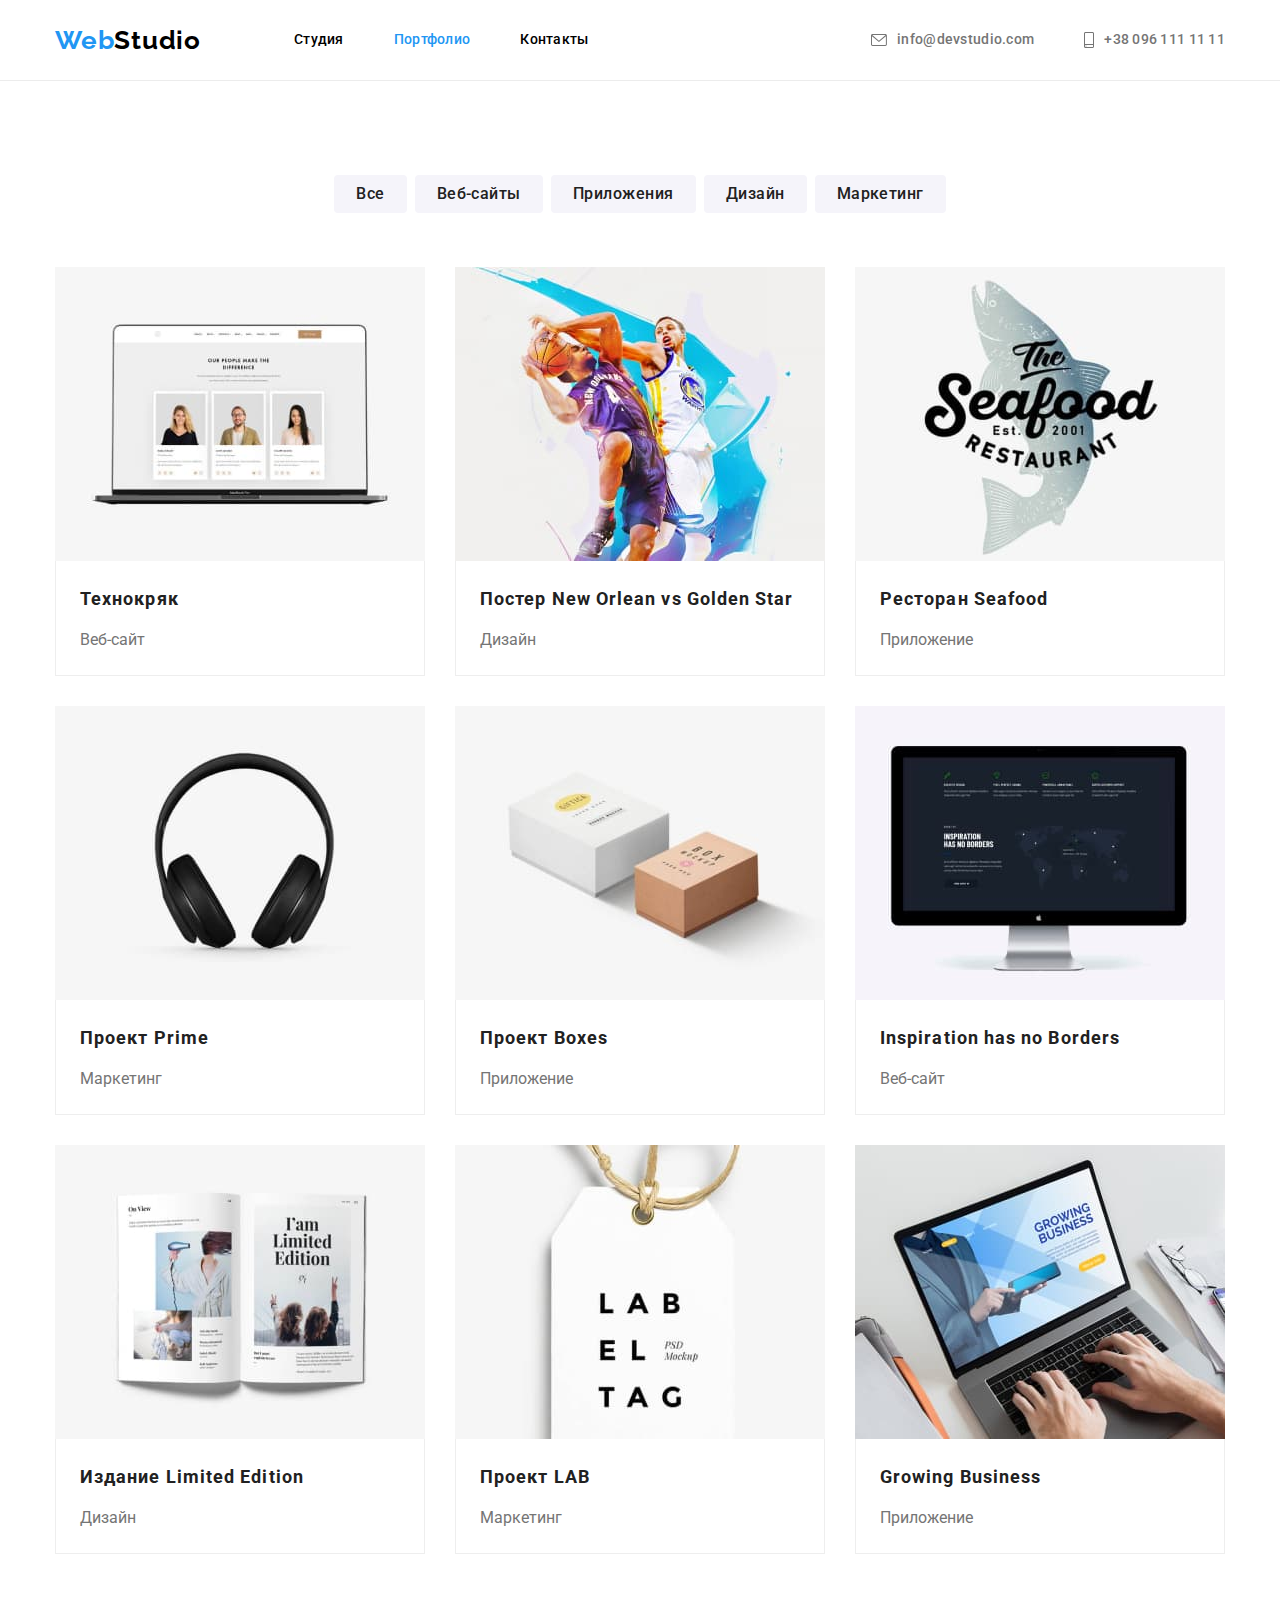
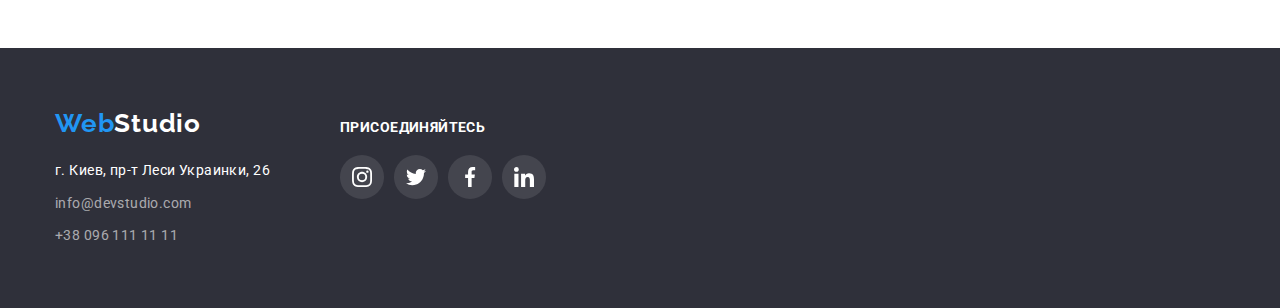
==== portfolio.html @ 13d85395 "+" ====
<!DOCTYPE html>
<html lang="ru">
<head>
    <meta charset="UTF-8">
    <meta http-equiv="X-UA-Compatible" content="IE=edge">
    <meta name="viewport" content="width=device-width, initial-scale=1.0">
    <title>Document</title>
    <link rel="preconnect" href="https://fonts.googleapis.com">
<link rel="preconnect" href="https://fonts.gstatic.com" crossorigin>
<link href="https://fonts.googleapis.com/css2?family=Raleway:wght@700&family=Roboto:wght@400;500;700;900&display=swap" rel="stylesheet">
 <link rel="stylesheet" href="https://cdnjs.cloudflare.com/ajax/libs/modern-normalize/1.1.0/modern-normalize.min.css">
 <link rel="stylesheet" href="./css/styles.css">
</head>
<body>
    <header class="header"> 
        <nav class="container main-nav">
        <a class="logo link" href="">Web<span class="colorlogo">Studio</span></a>
        <ul class="site-nav list">
            <li class="item">
                <a href="./index.html" class="nav-list-link link ">Студия</a>
            </li>
            <li class="item">
                <a class="nav-list-link link current" href="./portfolio.html">Портфолио</a>
            </li>
            <li class="item">
                <a class="nav-list-link link"  href="">Контакты</a>
            </li>
            
        </ul>
        <ul class="list contact-nav">
            <li class="item">
                <a class="contact-link link" href="mailto:info@devstudio.com">
                <svg class="icon-contact-nav" width="16px" height="12px">
                    <use href="./images/symbol-defs.svg#icon-envelope">
                </use></svg>
            info@devstudio.com</a>
            </li>
            <li class="item">
                <a class="contact-link link" href="tel:+380961111111">
                <svg class="icon-contact-nav" width="10px" height="16px">
                    <use href="./images/symbol-defs.svg#icon-smartphone">
                </use></svg>
                +38 096 111 11 11</a></li>
        </ul>
    </header>
</div>
<main>
<section class="section">
<div class="container">
<ul class="list btn-portfolio-list">
   <li class="btn-list"><button class="btn-portfolio" type="button">Все</button></li>
   <li class="btn-list"><button class="btn-portfolio" type="button">Веб-сайты</button></li>
   <li class="btn-list"><button class="btn-portfolio" type="button">Приложения</button></li>
   <li class="btn-list"><button class="btn-portfolio" type="button">Дизайн</button></li>
   <li class="btn-list"><button class="btn-portfolio" type="button">Маркетинг</button></li> 
</ul>
<ul class="flex-container list">
    <li class="flex-element portfolio-item">
            <img src="./images/techno.jpg" alt="Технокряк" width="370">
           <div class="portfolio-content">
            <h3 class="portfolio-name">Технокряк</h3>
            <p class="portfolio-text">Веб-сайт</p>
            </div>
    </li>  
    <li class="flex-element portfolio-item">
            <img src="./images/poster.jpg" alt="Постер New Orlean vs Golden Star" width="370">
            <div class="portfolio-content">
            <h3 class="portfolio-name">Постер New Orlean vs Golden Star</h3>
            <p class="portfolio-text">Дизайн</p>
            </div>
    </li>
    <li class="flex-element portfolio-item">
            <img src="./images/seafood.jpg" alt="Ресторан Seafood" width="370">
            <div class="portfolio-content">
            <h3 class="portfolio-name">Ресторан Seafood</h3>
            <p class="portfolio-text">Приложение</p>
            </div>    
    </li>
    <li class="flex-element portfolio-item">
            <img src="./images/prime.jpg" alt="Проект Prime" width="370">
            <div class="portfolio-content">
            <h3 class="portfolio-name">Проект Prime</h3>
            <p class="portfolio-text">Маркетинг</p>   
            </div>
        </li>
    <li class="flex-element portfolio-item">
            <img src="./images/boxes.jpg" alt="Проект Boxes" width="370">
            <div class="portfolio-content">
            <h3 class="portfolio-name">Проект Boxes</h3>
            <p class="portfolio-text">Приложение</p>  
            </div>
        </li>
    <li class="flex-element portfolio-item"> 
            <img src="./images/inspiration.jpg" alt="Inspiration has no Borders" width="370">
            <div class="portfolio-content">
            <h3 class="portfolio-name">Inspiration has no Borders</h3>
            <p class="portfolio-text">Веб-сайт</p>  
            </div>
        </li>
    <li class="flex-element portfolio-item">
            <img src="./images/journal.jpg" alt="Издание Limited Edition" width="370">
            <div class="portfolio-content">
            <h3 class="portfolio-name">Издание Limited Edition</h3>
            <p class="portfolio-text">Дизайн</p>   
        </div>
        </li>
    <li class="flex-element portfolio-item">
            <img src="./images/lab.jpg" alt="Проект LAB" width="370">
            <div class="portfolio-content">
            <h3 class="portfolio-name">Проект LAB</h3>
            <p class="portfolio-text">Маркетинг</p>      
        </div>
        </li>
    <li class="flex-element portfolio-item">
            <img src="./images/business.jpg" alt="Growing Business" width="370">
            <div class="portfolio-content">
            <h3 class="portfolio-name">Growing Business</h3>
            <p class="portfolio-text">Приложение</p>
        </div>
        </li>
</ul>
</div>
</section>
</main>
<footer class="footer">
    <div class="container footer-flex">
    <div class="footer-adress-links">
    <a class="logo logo-footer link" href="">Web<span class="colorlogo-footer">Studio</span></a> 
    <address>
        <ul class="list main-footer-links">
            <li><a class="contacts-adress-footer link contact-list-link" href="https://www.google.com/maps/place/%D0%B1%D1%83%D0%BB.+%D0%9B%D0%B5%D1%81%D0%B8+%D0%A3%D0%BA%D1%80%D0%B0%D0%B8%D0%BD%D0%BA%D0%B8,+26,+%D0%9A%D0%B8%D0%B5%D0%B2,+02000/@50.4265807,30.5361971,17z/data=!3m1!4b1!4m5!3m4!1s0x40d4cf0e033ecbe9:0x57a4dffefec77da0!8m2!3d50.4265807!4d30.5383858" target="_blank" rel="noreferrer noopener" >г. Киев, пр-т Леси Украинки, 26</a>
            <li><a class="contacts-footer link contact-list-link" href="mailto:info@devstudio.com" >info@devstudio.com</a></li>
            <li><a class="contacts-footer link contact-list-link" href="tel:+380961111111">+38 096 111 11 11</a></li>
        </ul>
    </address>
    </div>
    <div class="footer-main-links">
        <p class="footer-text-links"> присоединяйтесь</p>
        <ul class="footer-links-icon link list">
                <li class="footer-icon">
                <a href="" class="footer-social-links"> 
                <svg class="footer-lincs" width="20px" height="20px">
                    <use href="./images/symbol-defs.svg#icon-instagram"></use>
                </svg>
            </a>
        </li>
         <li class="footer-icon">
            <a href="" class="footer-social-links"> 
                <svg class="footer-lincs" width="20px" height="20px">
                    <use href="./images/symbol-defs.svg#icon-twitter">
                    </use>
                </svg>
            </a>
        </li>
        <li class="footer-icon">
            <a href="" class="footer-social-links"> 
                <svg class="footer-lincs" width="20px" height="20px">
                    <use href="./images/symbol-defs.svg#icon-facebook">
                    </use>
                </svg>
            </a>
        </li>
        <li class="footer-icon">
            <a href="" class="footer-social-links"> 
                <svg class="footer-lincs" width="20px" height="20px">
                    <use href="./images/symbol-defs.svg#icon-linkedin">
                    </use>
                </svg>
            </a>
        </li>
        </ul>
    </div>
    </div>
    </footer>
</body>
---- css/styles.css ----
:root {
    --primary-font-family: 'Roboto', sans-serif;
    --secondary-font-family: 'Raleway', sans-serif;
    --primary-text-color: black;
    --secondary-text-color: #757575;
    --primary-text-btn-color: #FFFFFF;
    --accent-color: #2196F3;}
body{
    font-family: 'Roboto', sans-serif;
    }
h1,h2,h3,p,ul{
    margin: 0;
    padding: 0;
}
.list{
    list-style: none;
}
.link{
    text-decoration: none;}
img{
    display: block;
    max-width: 100%;
    height: auto;
}
    
.header{
    border-bottom: 1px solid #ECECEC;;
}

.container{
    width: 1200px;
    padding:0 15px;
    margin: 0 auto;

}
.main-nav{
    display: flex;
    align-items: center;
}
.site-nav{
    display: flex;
}

.site-nav .item+.item{
    margin-left: 50px;
}

.logo{
    margin-right: 93px;
    font-family: Raleway;
    font-weight: bold;
    font-size: 26px;
    line-height: 31px;
    letter-spacing: 0.03em;
    color: var(--accent-color);
}
.colorlogo{
    font-family: Raleway;
    font-style: normal;
    font-weight: bold;
    font-size: 26px;
    line-height: 31px;
    letter-spacing: 0.03em;
    color: var(--primary-text-color);
}


.nav-list-link{
    padding-top:32px;
    padding-bottom: 32px;
    display: block;

    font-weight: 500;
    font-size: 14px;
    line-height: 1.14;
    letter-spacing: 0.02em;
    color: black;
}
.nav-list-link:hover,
.nav-list-link:focus{ 
    color: var(--accent-color);
}
.current {
    color: var(--accent-color);
}
.contact-nav{
    display: flex;
    margin-left: auto;  
}
.contact-link{
    display: flex;
    justify-content: center;
    align-items: center;
    padding: 32px 0;
   

    font-weight: 500;
    font-size: 14px;
    line-height: 1.14;
    letter-spacing: 0.02em;
    color:var(--secondary-text-color);
}
.contact-link:hover,
.contact-link:focus{
    color:var(--accent-color);
}

.icon-contact-nav{
    fill: currentColor;
    margin-right: 10px;
}
.contact-nav .item+.item{
    margin-left: 50px;
}
.section{
    padding-top: 94px;   
    padding-bottom: 94px; 
}

.hero{
    max-width: 1600px;
    height: 600px;
    margin-left: auto;
    margin-right: auto;
    background-color: #C4C4C4;
    background-image:linear-gradient(
    to right, 
    rgba(47, 48, 58, 0.4),
    rgba(47, 48, 58, 0.4)
    ),
    url(../images/background-img.jpg);
    background-position: center;
    background-size: cover;
    background-repeat: no-repeat;
    padding: 200px 0;
}
.main-hero{
    text-align: center;
}
.hero-title{
    margin-bottom: 30px;
    font-style: normal;
    font-weight: 900;
    font-size: 44px;
    line-height: 1.36;
    letter-spacing: 0.06em;
    text-transform: uppercase;
    color: var(--primary-text-btn-color);
}

.modal-btn{
    font-weight: bold;
    font-size: 16px;
    line-height: 1.87;
    letter-spacing: 0.06em;
    color: var(--primary-text-btn-color);
    cursor: pointer;
    padding: 10px 32px;
    border-radius: 4px;
    border-width: 0;
    background-color: var(--accent-color);
}
.modal-btn:hover,
.modal-btn:focus{
    color: #188CE8;}
.main-section{
    padding-top: 94px;
}

.main-about{
    display: flex;
    align-items: center;
}
.title{ 
    width: 270px;
}
.icon-about{
    display: flex;
    align-items: center;
    justify-content: center;
    width: 270px;
    height: 120px;
    background: #F5F4FA;
    border-radius: 4px;
    margin-bottom: 30px;
}

.main-about .title+ .title{
    margin-left: 30px;
}

.about-title{
    margin-bottom: 10px;
    font-weight: bold;
    font-size: 14px;
    line-height: 1.19;
    letter-spacing: 0.03em;
    text-transform: uppercase;
    color: #212121;
}
.about-section{
    font-size: 14px;
    line-height: 1.71;
    letter-spacing: 0.03em;
    color: var(--secondary-text-color);
}
.about-work-main{
    padding-top: 0;
}
.about-work{
    margin-bottom: 54px;
    text-align: center;
    font-weight: bold;
    font-size: 36px;
    line-height: 1.16;
    letter-spacing: 0.03em;
    color: #212121;
}
.main-about-work{
    display: flex;
}
.main-about-work li:not(:last-child){
    margin-right: 30px;
}

.main-team{
    background-color:#F5F4FA;
    margin-left: auto;
    margin-right: auto;
}
.cards{
    background: #FFFFFF;
    width: 270px;
    box-shadow: 0px 1px 3px rgba(0, 0, 0, 0.12), 0px 1px 1px rgba(0, 0, 0, 0.14), 0px 2px 1px rgba(0, 0, 0, 0.2);
    border-radius: 0px 0px 4px 4px;
}
.about-us{
    margin-bottom: 54px;
    text-align: center;
    font-weight: bold;
    font-size: 36px;
    line-height: 1.16;
    letter-spacing: 0.03em;
    color: #212121;
    background-color:#F5F4FA;
}

.list-about-us{
    display: flex;
   
}
.list-about-us .cards+.cards{
    margin-left: 30px;
}
.text-about-us{
    padding: 30px 0;

}
.about-us-name{
    font-weight: 500;
    font-size: 16px;
    line-height: 1.18;
    text-align: center;
    letter-spacing: 0.03em;
    color: #212121;
}
.about-us-job{
    font-weight: normal;
    margin-bottom: 28px;
    font-size: 16px;
    line-height: 1.18;
    text-align: center;
    margin-top: 10px;
    letter-spacing: 0.03em;
    color: var(--secondary-text-color);
}

.icon-social-links-about{
    display: flex;
    align-items: center;
    justify-content: center;
}
.icon-lincs{
    fill: currentColor;
}
.icon-social-links{
    display: flex;
    align-items: center;
    justify-content: center;  
    width: 44px;
    height: 44px;
    color: #AFB1B8;
}
.icon-social-links:not(:last-child){
    margin-right: 10px;
}
.icon-social-links:hover,
.icon-social-links:focus{
    color: white;
    background-color: var(--accent-color);
    border-radius: 50%;
}

.main-clients{
    font-family: Roboto;
    font-weight: bold;
    font-size: 36px;
    line-height: 1,16;
    text-align: center;
    letter-spacing: 0.03em;
    margin-bottom: 50px;
    
    color: #000000;
}
.icon-clients{
    display: flex;
    align-items: center;
}
.icon-clients-links{
    display: flex;
    align-items: center;
    justify-content: center;  
    color: #AFB1B8;
}
.icon-svg{
    fill: currentColor;
}
.icon-clients-list{
    width: calc((100% - 150px) /6);
    height: 92px;
    display: flex;
    align-items: center;
    justify-content: center;
    color:  #AFB1B8;
    border: 1px solid #AFB1B8;
    box-sizing: border-box;
    border-radius: 4px; 
}
.icon-svg{
    fill: currentColor
}
.icon-clients-list:hover,
.icon-clients-list:focus{
    border: 1px solid #2196F3;
    
}
.icon-clients-links:hover,
.icon-clients-links:focus{
    color: #2196F3;
}
.icon-clients-list:not(:last-child){
margin-right: 30px;
}
.footer{
    background-color:#2F303A;
    padding-top: 60px;
    padding-bottom: 60px; 
}
.footer-flex{
    display: flex;
    align-items: baseline;
}
.logo-footer {
    margin-right: 0;
    margin-bottom: 20px;
    display: block;
}

.colorlogo-footer{
    font-style: normal;
    color:var(--primary-text-btn-color); 
}
.main-footer-links{
    padding-left: 0;
    display: block; 
}
.main-footer-links li:not(:last-child){
    margin-bottom: 9px;}

.footer-adress-links{
    margin-right: 70px;
}
.footer-main-links{

}
.contacts-footer{
    font-style: normal;
    font-weight: normal;
    font-size: 14px;
    line-height: 1.71;
    letter-spacing: 0.03em;
    color: rgba(255, 255, 255, 0.6);
}
.contacts-adress-footer{
    font-style: normal;
    font-weight: normal;
    font-size: 14px;
    line-height: 1.71;
    letter-spacing: 0.03em;
    color: white;
}
.contact-list-link:hover,
.contact-list-link:focus{
    color:var(--accent-color);
}

.footer-text-links{
    display: block;
    font-family: Roboto;
    font-weight: bold;
   margin-bottom: 20px;
    font-size: 14px;
    line-height: 16px;
    letter-spacing: 0.03em;
    text-transform: uppercase;
    
    color: #FFFFFF;
}

.footer-links-icon{
    display: flex;
}
.footer-icon:not(:last-child){
    margin-right: 10px;
}
.footer-social-links{
    display: flex;
    align-items: center;
    justify-content: center;  
    width: 44px;
    height: 44px;
    background: rgba(255, 255, 255, 0.1);
    border-radius: 50%;

}
.footer-lincs{
    fill: white;
}
.footer-social-links:hover,
.footer-social-links:focus{
    background-color:var(--accent-color);
}
.btn-portfolio-list{
    display: flex;
    justify-content: center;
    margin: 0 auto;
    margin-bottom: 54px;
    padding: 0;
}
.btn-portfolio-list .btn-list+.btn-list{
    margin-left: 8px;
}
.btn-portfolio{
    font-style: normal;
    font-weight: 500;
    font-size: 16px;
    line-height: 1.62;
    letter-spacing: 0.03em;
    color: #212121;
    text-align: center;
    white-space: nowrap;
    border: 0px;
    cursor: pointer;
    padding: 6px 22px;
    background: #F5F4FA;
    border-radius: 4px;
}
.btn-portfolio:hover,
.btn-portfolio:focus {
    background-color: var(--accent-color);
    color:var(--primary-text-btn-color);
    box-shadow: 0px 3px 1px rgba(0, 0, 0, 0.1), 0px 1px 2px rgba(0, 0, 0, 0.08), 0px 2px 2px rgba(0, 0, 0, 0.12);
}
.flex-container{
    padding:0;
    margin: 0 auto;
    display: flex;
    flex-wrap: wrap;
}

.flex-element{
    display: block;
    width: calc(( 100% - 60px) /3 );
    margin-right: 30px;
    margin-top: 30px;
    background: #FFFFFF;
}
.portfolio-content{
    border: 1px solid #EEEEEE;
    border-top: none;
    padding: 20px 24px;
}
.flex-element:nth-child(3n){
    margin-right: 0;
}
.flex-element:nth-child(-n+3){
    margin-top: 0;
}
.portfolio-item{
    white-space: nowrap;
}
.portfolio-name{
    margin-bottom: 8px;
    font-weight: bold;
    font-size: 18px;
    line-height: 2;
    letter-spacing: 0.06em;  
    color: #212121;
}

.portfolio-text{
    font-weight: normal;
    font-size: 16px;
    line-height: 1.87;
    color:var(--secondary-text-color);
}
.portfolio-item:hover,
.portfolio-item:focus{
    box-shadow: 0px 1px 1px rgba(0, 0, 0, 0.12), 0px 4px 4px rgba(0, 0, 0, 0.06), 1px 4px 6px rgba(0, 0, 0, 0.16);
    cursor: pointer;
}
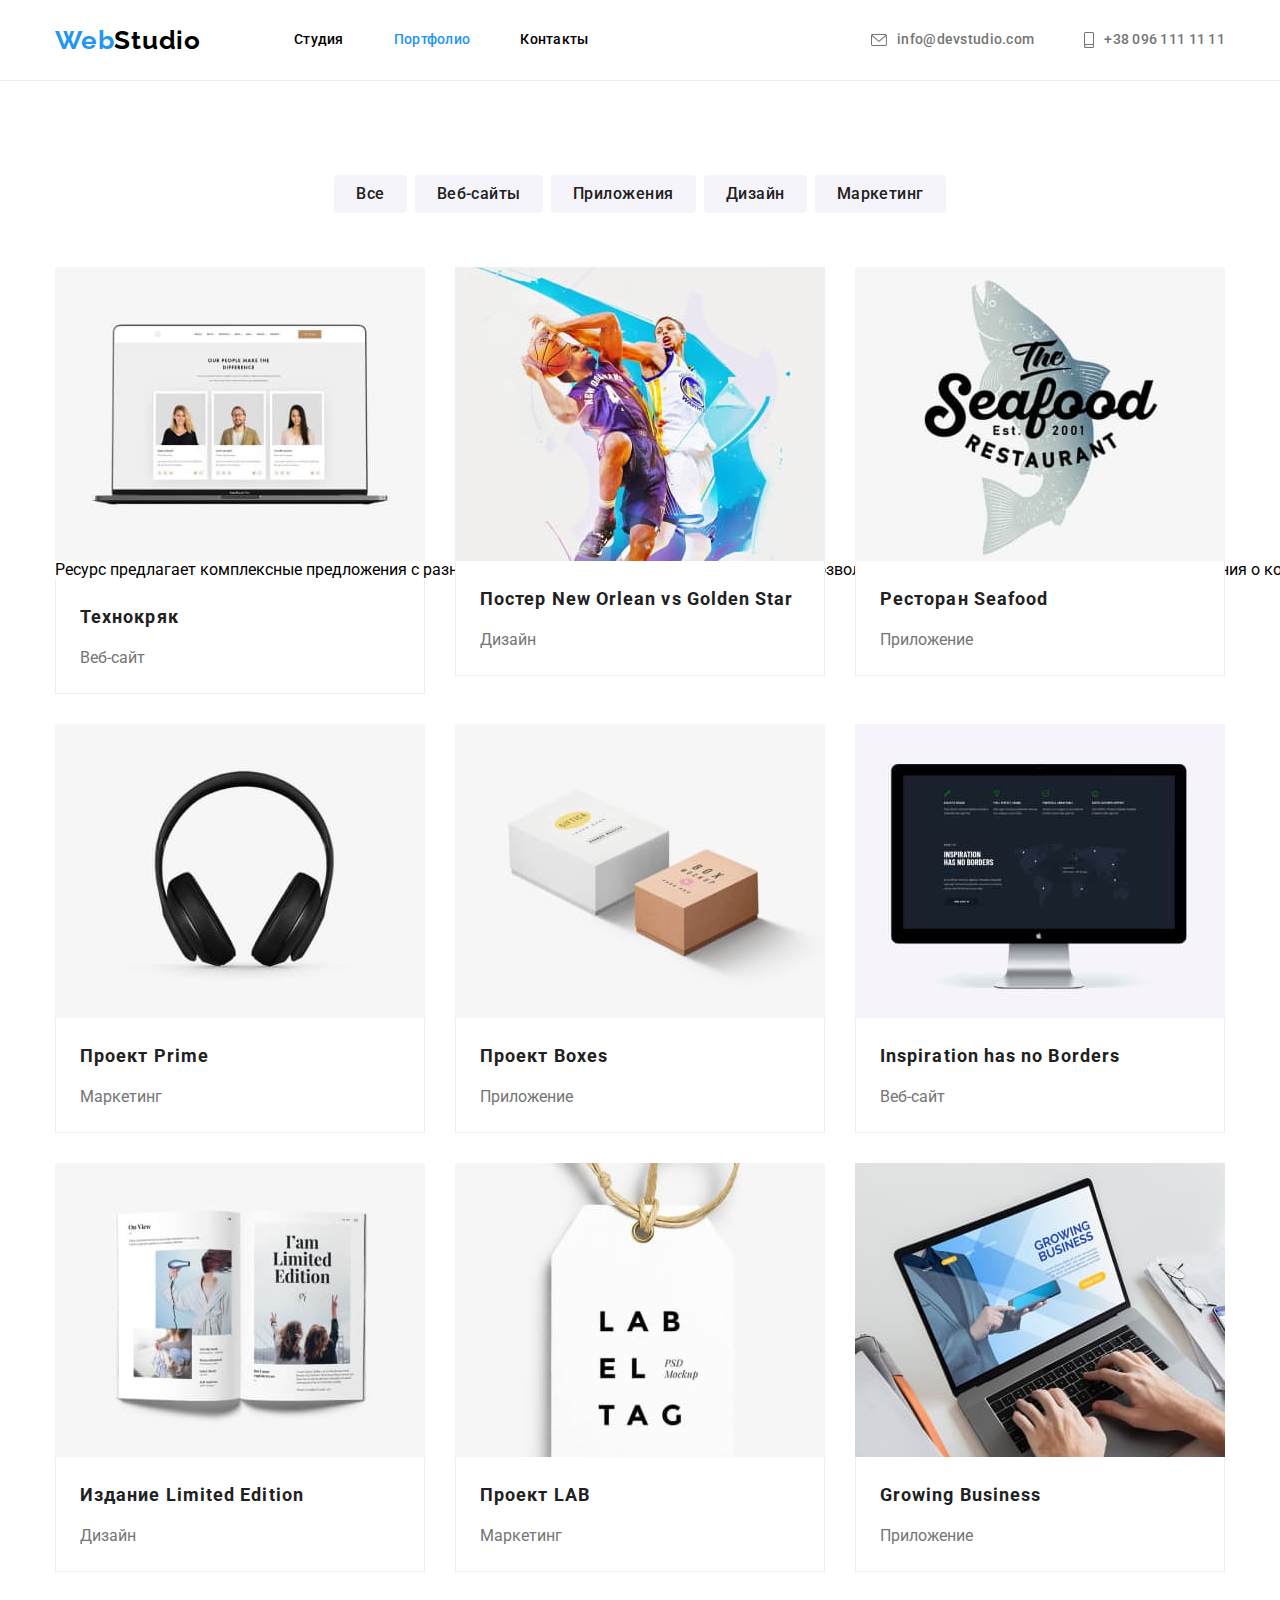
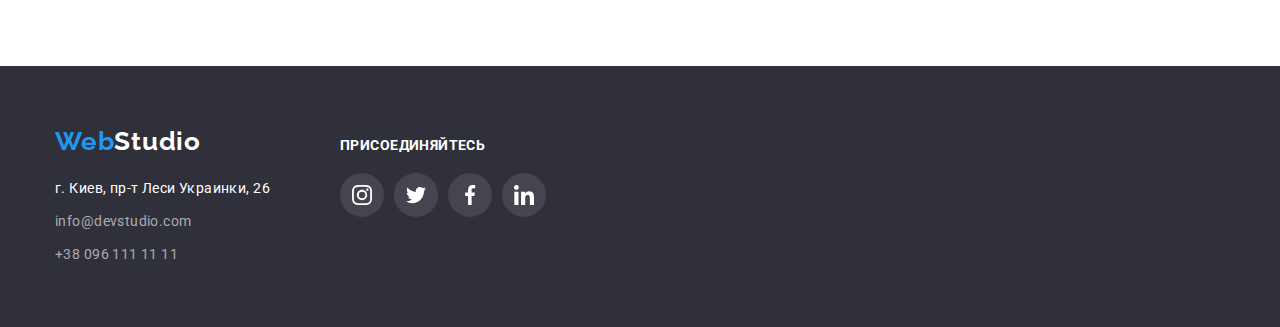
==== commit ae265fc3: "+" ====
--- a/portfolio.html
+++ b/portfolio.html
@@ -56,7 +56,12 @@
 </ul>
 <ul class="flex-container list">
     <li class="flex-element portfolio-item">
+            <div class="box-overlay">
             <img src="./images/techno.jpg" alt="Технокряк" width="370">
+            <div class="overlay">
+                <p class="overlay-text">Ресурс предлагает комплексные предложения с разным уровнем функционала и сервисов. Все это позволит посетителю получить исчерпывающие сведения о компании или частном лице.</p>
+            </div>
+            </div>
            <div class="portfolio-content">
             <h3 class="portfolio-name">Технокряк</h3>
             <p class="portfolio-text">Веб-сайт</p>
--- a/css/styles.css
+++ b/css/styles.css
@@ -518,4 +518,7 @@
 .portfolio-item:focus{
     box-shadow: 0px 1px 1px rgba(0, 0, 0, 0.12), 0px 4px 4px rgba(0, 0, 0, 0.06), 1px 4px 6px rgba(0, 0, 0, 0.16);
     cursor: pointer;
-}+}
+.box-overlay:hover .overlay{
+    transform: translatex(0);
+}
